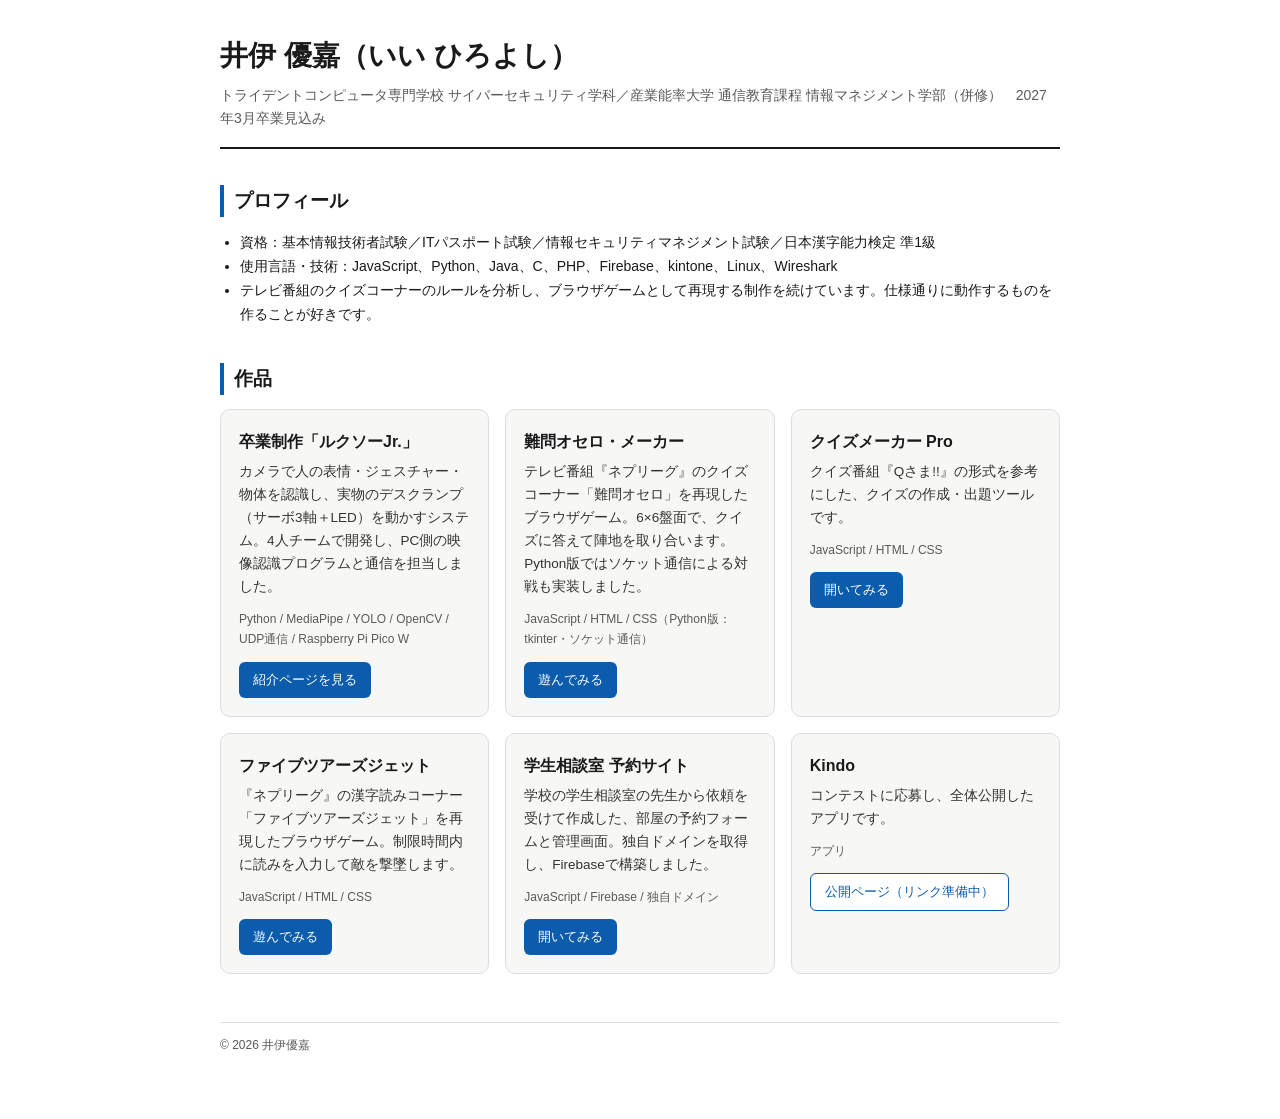
==== index.html @ 2ede93f9 "Add files via upload" ====
<!doctype html>
<html lang="ja">
<head>
<meta charset="utf-8" />
<meta name="viewport" content="width=device-width, initial-scale=1" />
<title>井伊優嘉 ポートフォリオ</title>
<style>
  :root { --fg:#1a1a1a; --muted:#5a5a5a; --line:#ddd; --card:#f7f7f5; --accent:#0b5cad; }
  * { box-sizing: border-box; }
  body { margin:0; font-family:"Hiragino Kaku Gothic ProN","Hiragino Sans","Noto Sans JP",sans-serif; color:var(--fg); line-height:1.7; }
  .wrap { max-width:880px; margin:0 auto; padding:32px 20px 64px; }
  header { border-bottom:2px solid var(--fg); padding-bottom:16px; margin-bottom:28px; }
  h1 { font-size:28px; margin:0 0 4px; }
  .sub { color:var(--muted); font-size:14px; margin:0; }
  h2 { font-size:19px; border-left:4px solid var(--accent); padding-left:10px; margin:36px 0 14px; }
  .grid { display:grid; grid-template-columns:repeat(auto-fill,minmax(260px,1fr)); gap:16px; }
  .card { background:var(--card); border:1px solid var(--line); border-radius:10px; padding:18px; }
  .card h3 { margin:0 0 6px; font-size:16px; }
  .card p { margin:0 0 10px; font-size:13.5px; color:#333; }
  .tags { font-size:12px; color:var(--muted); margin-bottom:12px; }
  .btn { display:inline-block; background:var(--accent); color:#fff; text-decoration:none; font-size:13px; padding:7px 14px; border-radius:6px; }
  .btn.sub { background:#fff; color:var(--accent); border:1px solid var(--accent); }
  ul.profile { font-size:14px; padding-left:20px; margin:6px 0; }
  footer { margin-top:48px; border-top:1px solid var(--line); padding-top:12px; font-size:12px; color:var(--muted); }
</style>
</head>
<body>
<div class="wrap">
  <header>
    <h1>井伊 優嘉（いい ひろよし）</h1>
    <p class="sub">トライデントコンピュータ専門学校 サイバーセキュリティ学科／産業能率大学 通信教育課程 情報マネジメント学部（併修）　2027年3月卒業見込み</p>
  </header>

  <h2>プロフィール</h2>
  <ul class="profile">
    <li>資格：基本情報技術者試験／ITパスポート試験／情報セキュリティマネジメント試験／日本漢字能力検定 準1級</li>
    <li>使用言語・技術：JavaScript、Python、Java、C、PHP、Firebase、kintone、Linux、Wireshark</li>
    <li>テレビ番組のクイズコーナーのルールを分析し、ブラウザゲームとして再現する制作を続けています。仕様通りに動作するものを作ることが好きです。</li>
  </ul>

  <h2>作品</h2>
  <div class="grid">
    <div class="card">
      <h3>卒業制作「ルクソーJr.」</h3>
      <p>カメラで人の表情・ジェスチャー・物体を認識し、実物のデスクランプ（サーボ3軸＋LED）を動かすシステム。4人チームで開発し、PC側の映像認識プログラムと通信を担当しました。</p>
      <div class="tags">Python / MediaPipe / YOLO / OpenCV / UDP通信 / Raspberry Pi Pico W</div>
      <a class="btn" href="luxo-jr.html">紹介ページを見る</a>
    </div>
    <div class="card">
      <h3>難問オセロ・メーカー</h3>
      <p>テレビ番組『ネプリーグ』のクイズコーナー「難問オセロ」を再現したブラウザゲーム。6×6盤面で、クイズに答えて陣地を取り合います。Python版ではソケット通信による対戦も実装しました。</p>
      <div class="tags">JavaScript / HTML / CSS（Python版：tkinter・ソケット通信）</div>
      <a class="btn" href="osero.html">遊んでみる</a>
    </div>
    <div class="card">
      <h3>クイズメーカー Pro</h3>
      <p>クイズ番組『Qさま!!』の形式を参考にした、クイズの作成・出題ツールです。</p>
      <div class="tags">JavaScript / HTML / CSS</div>
      <a class="btn" href="qsama.html">開いてみる</a>
    </div>
    <div class="card">
      <h3>ファイブツアーズジェット</h3>
      <p>『ネプリーグ』の漢字読みコーナー「ファイブツアーズジェット」を再現したブラウザゲーム。制限時間内に読みを入力して敵を撃墜します。</p>
      <div class="tags">JavaScript / HTML / CSS</div>
      <a class="btn" href="five-tours-jet.html">遊んでみる</a>
    </div>
    <div class="card">
      <h3>学生相談室 予約サイト</h3>
      <p>学校の学生相談室の先生から依頼を受けて作成した、部屋の予約フォームと管理画面。独自ドメインを取得し、Firebaseで構築しました。</p>
      <div class="tags">JavaScript / Firebase / 独自ドメイン</div>
      <a class="btn" href="reservation.html">開いてみる</a>
    </div>
    <div class="card">
      <h3>Kindo</h3>
      <p>コンテストに応募し、全体公開したアプリです。</p>
      <div class="tags">アプリ</div>
      <!-- TODO: コンテスト公開ページのURLを設定 -->
      <a class="btn sub" href="#">公開ページ（リンク準備中）</a>
    </div>
  </div>

  <footer>© 2026 井伊優嘉</footer>
</div>
</body>
</html>
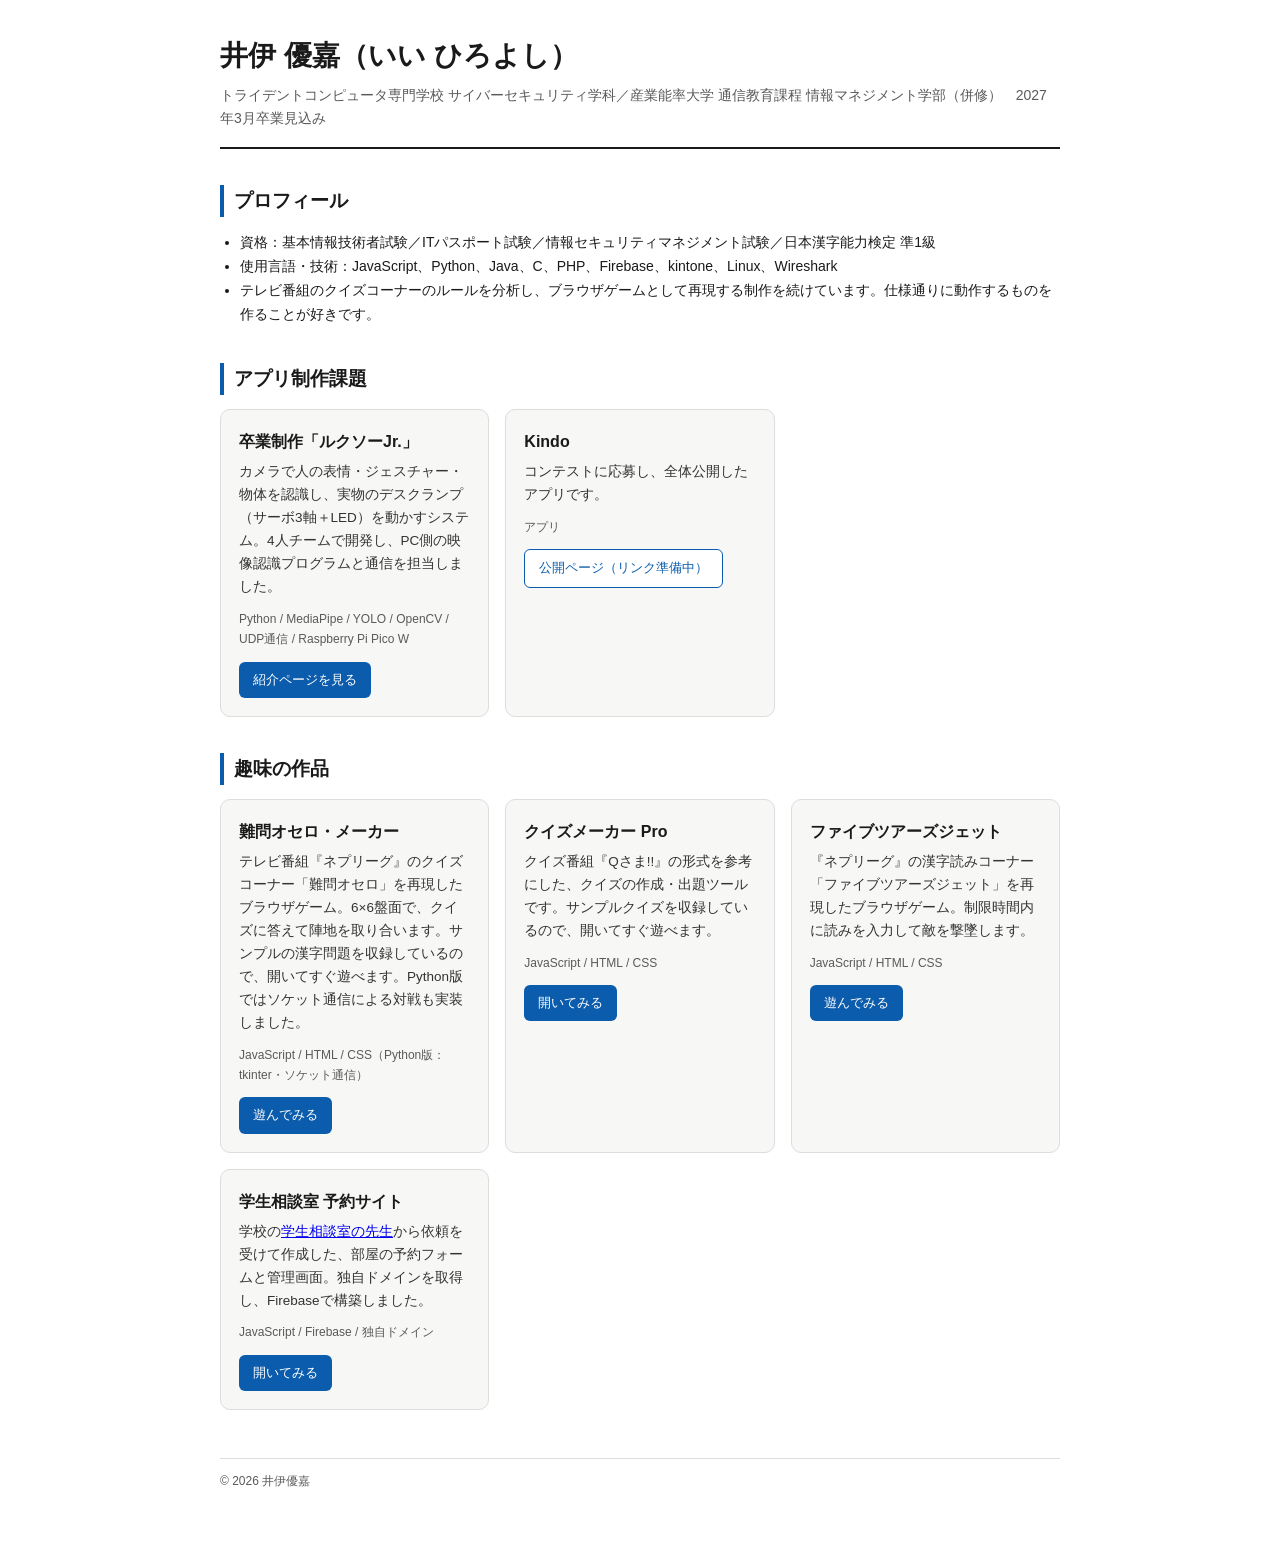
==== commit b53d6202: "ポートフォリオの指摘対応（分類・リンク・入力修正・サンプル問題追加）" ====
--- a/index.html
+++ b/index.html
@@ -38,7 +38,7 @@
     <li>テレビ番組のクイズコーナーのルールを分析し、ブラウザゲームとして再現する制作を続けています。仕様通りに動作するものを作ることが好きです。</li>
   </ul>
 
-  <h2>作品</h2>
+  <h2>アプリ制作課題</h2>
   <div class="grid">
     <div class="card">
       <h3>卒業制作「ルクソーJr.」</h3>
@@ -47,14 +47,25 @@
       <a class="btn" href="luxo-jr.html">紹介ページを見る</a>
     </div>
     <div class="card">
+      <h3>Kindo</h3>
+      <p>コンテストに応募し、全体公開したアプリです。</p>
+      <div class="tags">アプリ</div>
+      <!-- TODO: コンテスト公開ページのURLを設定 -->
+      <a class="btn sub" href="#">公開ページ（リンク準備中）</a>
+    </div>
+  </div>
+
+  <h2>趣味の作品</h2>
+  <div class="grid">
+    <div class="card">
       <h3>難問オセロ・メーカー</h3>
-      <p>テレビ番組『ネプリーグ』のクイズコーナー「難問オセロ」を再現したブラウザゲーム。6×6盤面で、クイズに答えて陣地を取り合います。Python版ではソケット通信による対戦も実装しました。</p>
+      <p>テレビ番組『ネプリーグ』のクイズコーナー「難問オセロ」を再現したブラウザゲーム。6×6盤面で、クイズに答えて陣地を取り合います。サンプルの漢字問題を収録しているので、開いてすぐ遊べます。Python版ではソケット通信による対戦も実装しました。</p>
       <div class="tags">JavaScript / HTML / CSS（Python版：tkinter・ソケット通信）</div>
       <a class="btn" href="osero.html">遊んでみる</a>
     </div>
     <div class="card">
       <h3>クイズメーカー Pro</h3>
-      <p>クイズ番組『Qさま!!』の形式を参考にした、クイズの作成・出題ツールです。</p>
+      <p>クイズ番組『Qさま!!』の形式を参考にした、クイズの作成・出題ツールです。サンプルクイズを収録しているので、開いてすぐ遊べます。</p>
       <div class="tags">JavaScript / HTML / CSS</div>
       <a class="btn" href="qsama.html">開いてみる</a>
     </div>
@@ -66,16 +77,9 @@
     </div>
     <div class="card">
       <h3>学生相談室 予約サイト</h3>
-      <p>学校の学生相談室の先生から依頼を受けて作成した、部屋の予約フォームと管理画面。独自ドメインを取得し、Firebaseで構築しました。</p>
+      <p>学校の<a href="https://hypno-education.studio.site/">学生相談室の先生</a>から依頼を受けて作成した、部屋の予約フォームと管理画面。独自ドメインを取得し、Firebaseで構築しました。</p>
       <div class="tags">JavaScript / Firebase / 独自ドメイン</div>
-      <a class="btn" href="reservation.html">開いてみる</a>
-    </div>
-    <div class="card">
-      <h3>Kindo</h3>
-      <p>コンテストに応募し、全体公開したアプリです。</p>
-      <div class="tags">アプリ</div>
-      <!-- TODO: コンテスト公開ページのURLを設定 -->
-      <a class="btn sub" href="#">公開ページ（リンク準備中）</a>
+      <a class="btn" href="https://moridemo.com/">開いてみる</a>
     </div>
   </div>
 
